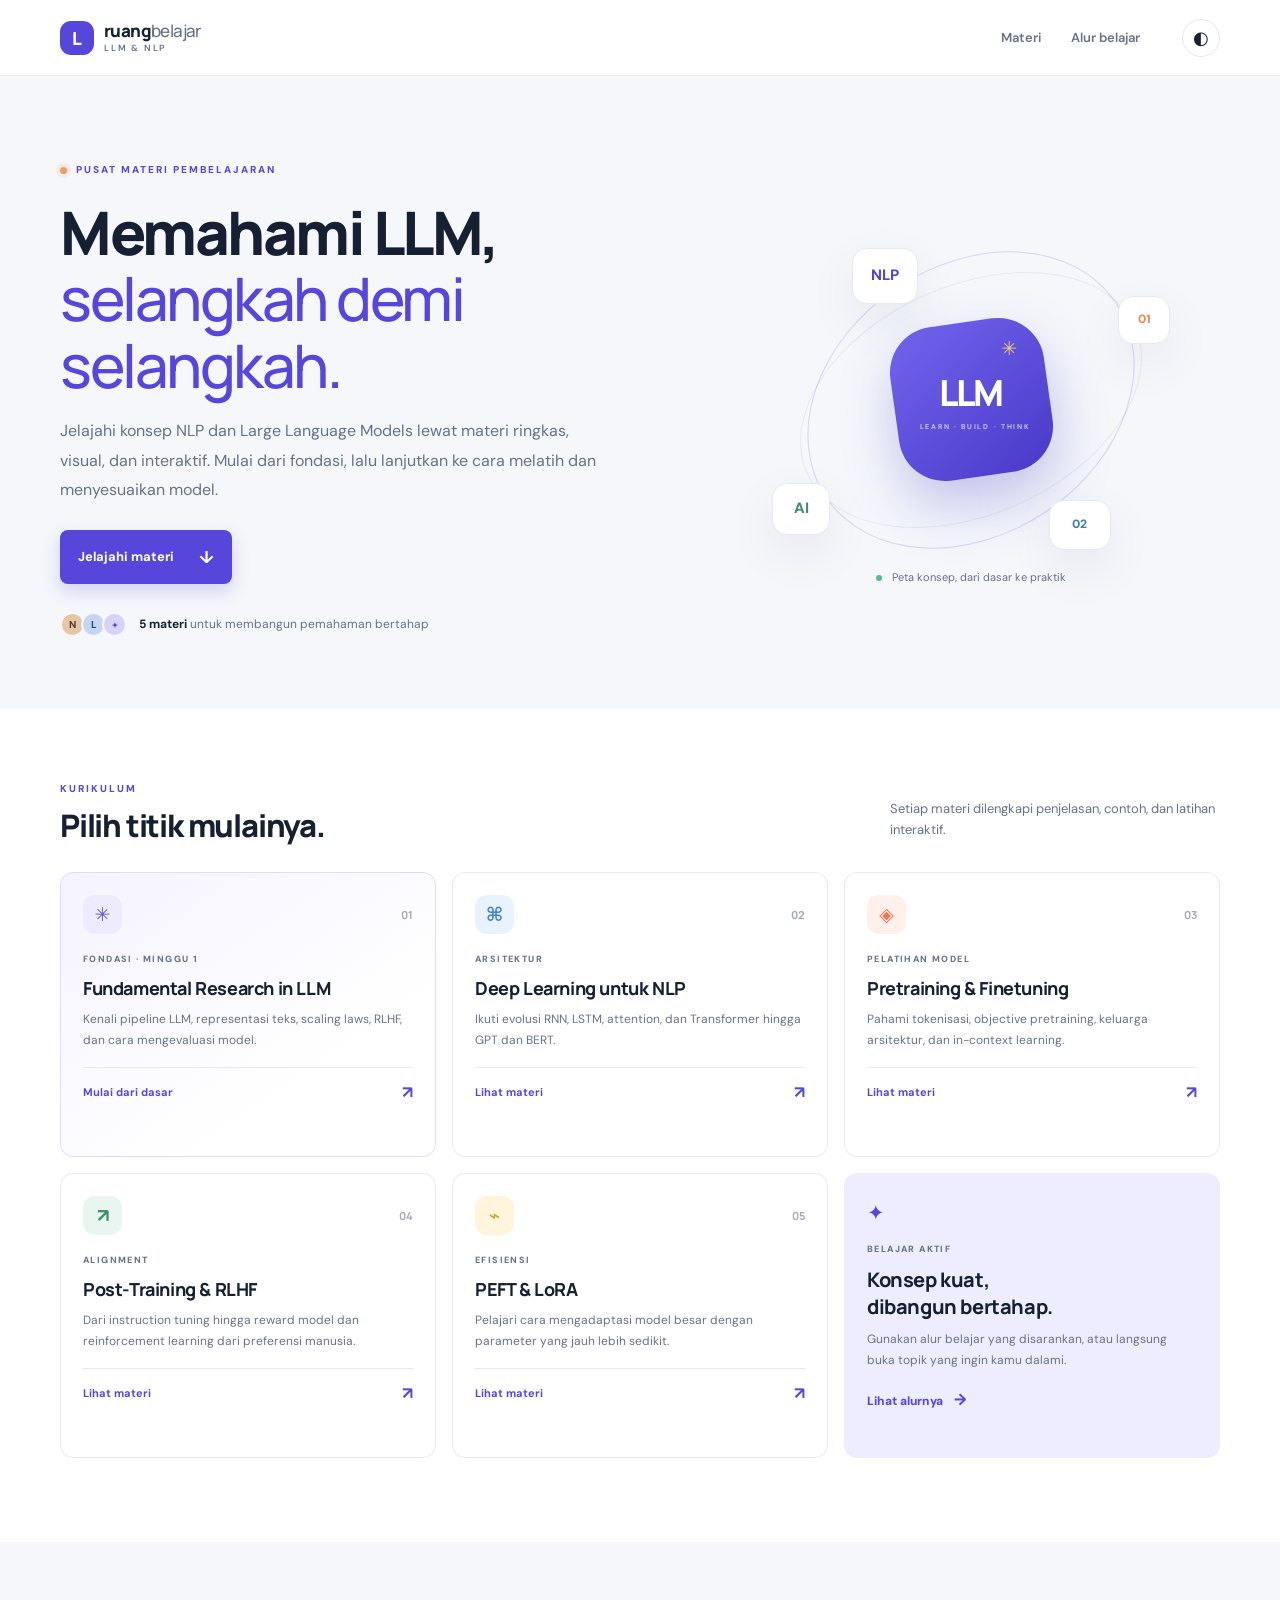
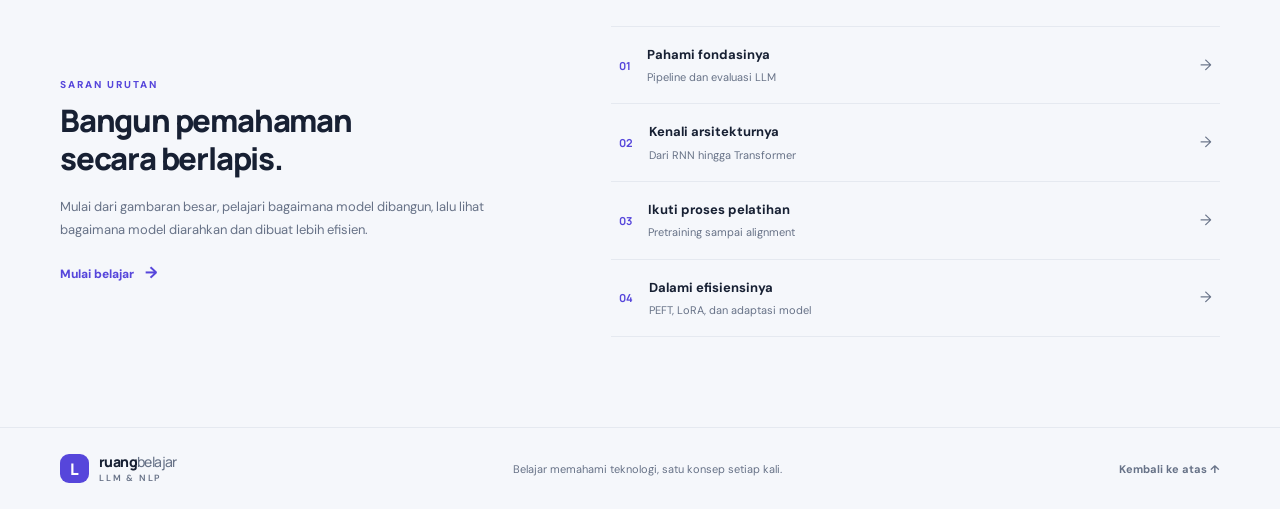
==== index.html @ c57c04f1 "feat: add initial HTML structure and JavaScript functionality for LLM learning platform - Created in" ====
<!doctype html>
<html lang="id">
<head>
  <meta charset="utf-8">
  <meta name="viewport" content="width=device-width, initial-scale=1">
  <meta name="theme-color" content="#f5f7fb">
  <meta name="description" content="Pusat belajar NLP dan Large Language Models: dari arsitektur deep learning hingga PEFT dan LoRA.">
  <title>Ruang Belajar LLM — Materi NLP</title>
  <link rel="preconnect" href="https://fonts.googleapis.com">
  <link rel="preconnect" href="https://fonts.gstatic.com" crossorigin>
  <link href="https://fonts.googleapis.com/css2?family=DM+Sans:wght@400;500;600;700&family=Manrope:wght@400;500;600;700;800&display=swap" rel="stylesheet">
  <link rel="stylesheet" href="css/home.css">
  <script src="js/home.js" defer></script>
</head>
<body id="top">
  <header class="topbar">
    <a class="brand" href="index.html" aria-label="Ruang Belajar LLM, beranda"><span class="brand-mark">L</span><span>ruang<span class="brand-light">belajar</span><small>LLM &amp; NLP</small></span></a>
    <nav class="top-links" aria-label="Navigasi utama"><a href="#materi">Materi</a><a href="#alur">Alur belajar</a></nav>
    <button class="theme-toggle" id="theme-toggle" type="button" aria-label="Aktifkan mode gelap" title="Ganti tema"><span aria-hidden="true">◐</span></button>
  </header>

  <main>
    <section class="hero">
      <div class="hero-copy">
        <div class="eyebrow"><span></span> PUSAT MATERI PEMBELAJARAN</div>
        <h1>Memahami LLM,<br><em>selangkah demi selangkah.</em></h1>
        <p class="hero-text">Jelajahi konsep NLP dan Large Language Models lewat materi ringkas, visual, dan interaktif. Mulai dari fondasi, lalu lanjutkan ke cara melatih dan menyesuaikan model.</p>
        <a class="primary-button" href="#materi">Jelajahi materi <span aria-hidden="true">↓</span></a>
        <div class="hero-meta"><span class="avatar-stack"><i>N</i><i>L</i><i>+</i></span><span><b>5 materi</b> untuk membangun pemahaman bertahap</span></div>
      </div>
      <div class="hero-art" aria-hidden="true">
        <div class="orbit orbit-one"></div><div class="orbit orbit-two"></div>
        <div class="node node-a">NLP</div><div class="node node-b">01</div><div class="node node-c">AI</div><div class="node node-d">02</div>
        <div class="core"><span class="core-spark">✳</span><strong>LLM</strong><small>LEARN · BUILD · THINK</small></div>
        <div class="art-caption"><span class="pulse"></span> Peta konsep, dari dasar ke praktik</div>
      </div>
    </section>

    <section class="materials" id="materi">
      <div class="section-heading"><div><div class="eyebrow">KURIKULUM</div><h2>Pilih titik mulainya.</h2></div><p>Setiap materi dilengkapi penjelasan, contoh, dan latihan interaktif.</p></div>
      <div class="card-grid">
        <a class="course-card featured" href="html/belajar-fundamental-llm.html">
          <div class="card-top"><span class="course-icon icon-violet">✳</span><span class="card-number">01</span></div>
          <div class="course-tag">FONDASI · MINGGU 1</div><h3>Fundamental Research in LLM</h3>
          <p>Kenali pipeline LLM, representasi teks, scaling laws, RLHF, dan cara mengevaluasi model.</p>
          <div class="card-bottom"><span>Mulai dari dasar</span><span class="arrow">↗</span></div>
        </a>
        <a class="course-card" href="html/belajar_deep_learning_arsitektur.html">
          <div class="card-top"><span class="course-icon icon-blue">⌘</span><span class="card-number">02</span></div>
          <div class="course-tag">ARSITEKTUR</div><h3>Deep Learning untuk NLP</h3>
          <p>Ikuti evolusi RNN, LSTM, attention, dan Transformer hingga GPT dan BERT.</p>
          <div class="card-bottom"><span>Lihat materi</span><span class="arrow">↗</span></div>
        </a>
        <a class="course-card" href="html/belajar-pretraining-finetuning.html">
          <div class="card-top"><span class="course-icon icon-coral">◈</span><span class="card-number">03</span></div>
          <div class="course-tag">PELATIHAN MODEL</div><h3>Pretraining &amp; Finetuning</h3>
          <p>Pahami tokenisasi, objective pretraining, keluarga arsitektur, dan in-context learning.</p>
          <div class="card-bottom"><span>Lihat materi</span><span class="arrow">↗</span></div>
        </a>
        <a class="course-card" href="html/belajar_post_training.html">
          <div class="card-top"><span class="course-icon icon-green">↗</span><span class="card-number">04</span></div>
          <div class="course-tag">ALIGNMENT</div><h3>Post-Training &amp; RLHF</h3>
          <p>Dari instruction tuning hingga reward model dan reinforcement learning dari preferensi manusia.</p>
          <div class="card-bottom"><span>Lihat materi</span><span class="arrow">↗</span></div>
        </a>
        <a class="course-card" href="html/belajar-peft-lora.html">
          <div class="card-top"><span class="course-icon icon-amber">⌁</span><span class="card-number">05</span></div>
          <div class="course-tag">EFISIENSI</div><h3>PEFT &amp; LoRA</h3>
          <p>Pelajari cara mengadaptasi model besar dengan parameter yang jauh lebih sedikit.</p>
          <div class="card-bottom"><span>Lihat materi</span><span class="arrow">↗</span></div>
        </a>
        <div class="next-card"><div class="next-icon">✦</div><div class="course-tag">BELAJAR AKTIF</div><h3>Konsep kuat,<br>dibangun bertahap.</h3><p>Gunakan alur belajar yang disarankan, atau langsung buka topik yang ingin kamu dalami.</p><a href="#alur">Lihat alurnya <span>→</span></a></div>
      </div>
    </section>

    <section class="path" id="alur"><div class="path-copy"><div class="eyebrow">SARAN URUTAN</div><h2>Bangun pemahaman<br>secara berlapis.</h2><p>Mulai dari gambaran besar, pelajari bagaimana model dibangun, lalu lihat bagaimana model diarahkan dan dibuat lebih efisien.</p><a href="html/belajar-fundamental-llm.html">Mulai belajar <span>→</span></a></div>
      <ol class="steps"><li><span>01</span><div><b>Pahami fondasinya</b><small>Pipeline dan evaluasi LLM</small></div><i>→</i></li><li><span>02</span><div><b>Kenali arsitekturnya</b><small>Dari RNN hingga Transformer</small></div><i>→</i></li><li><span>03</span><div><b>Ikuti proses pelatihan</b><small>Pretraining sampai alignment</small></div><i>→</i></li><li><span>04</span><div><b>Dalami efisiensinya</b><small>PEFT, LoRA, dan adaptasi model</small></div><i>→</i></li></ol>
    </section>
  </main>
  <footer><a class="brand footer-brand" href="index.html"><span class="brand-mark">L</span><span>ruang<span class="brand-light">belajar</span><small>LLM &amp; NLP</small></span></a><span>Belajar memahami teknologi, satu konsep setiap kali.</span><a href="#top" class="back-top">Kembali ke atas ↑</a></footer>
</body>
</html>
---- css/home.css ----
:root{color-scheme:light;--bg:#f5f7fb;--paper:#fff;--ink:#172033;--muted:#677287;--line:#e5e9f0;--primary:#5646db;--primary-dark:#4334c4;--pale:#eeecff;--shadow:0 18px 50px rgba(27,34,69,.07)}
:root[data-theme="dark"]{color-scheme:dark;--bg:#101421;--paper:#191e2e;--ink:#f0f1fa;--muted:#a6adc2;--line:#2a3042;--primary:#a69cff;--primary-dark:#c3bcff;--pale:#282444;--shadow:0 18px 50px rgba(0,0,0,.18)}
*{box-sizing:border-box}html{scroll-behavior:smooth;scroll-padding-top:92px}body{margin:0;background:var(--bg);color:var(--ink);font:15px/1.65 "DM Sans",system-ui,sans-serif;transition:background .2s,color .2s}a{color:inherit;text-decoration:none}.topbar{height:76px;display:flex;align-items:center;gap:42px;padding:0 max(calc((100vw - 1160px)/2),28px);border-bottom:1px solid var(--line);background:var(--paper)}.brand{display:flex;align-items:center;gap:10px;font:800 17px/1 "Manrope",sans-serif;letter-spacing:-.6px}.brand-mark{display:grid;place-items:center;width:34px;height:34px;border-radius:11px;background:var(--primary);color:white;font-size:18px}.brand-light{font-weight:500;color:var(--muted)}.brand small{display:block;margin-top:5px;font:600 9px/1 "DM Sans",sans-serif;letter-spacing:1.8px;color:var(--muted)}.top-links{display:flex;gap:30px;margin-left:auto}.top-links a{font-size:13px;color:var(--muted);font-weight:600}.top-links a:hover,.back-top:hover{color:var(--primary)}.theme-toggle{width:38px;height:38px;border:1px solid var(--line);border-radius:50%;background:var(--paper);color:var(--ink);cursor:pointer;font-size:18px}.hero{max-width:1160px;min-height:540px;margin:0 auto;padding:86px 0 72px;display:grid;grid-template-columns:1.1fr .9fr;align-items:center;gap:55px}.eyebrow{font-size:10px;font-weight:800;letter-spacing:2px;color:var(--primary);display:flex;gap:9px;align-items:center}.hero .eyebrow>span{width:7px;height:7px;background:#ec9e61;border-radius:50%;box-shadow:0 0 0 4px rgba(236,158,97,.13)}h1,h2,h3,p{margin-top:0}.hero h1{font:800 clamp(38px,5vw,60px)/1.11 "Manrope",sans-serif;letter-spacing:-2.5px;margin:20px 0 18px}.hero h1 em{font-weight:500;color:var(--primary);font-style:normal}.hero-text{max-width:540px;color:var(--muted);font-size:16px;line-height:1.85;margin-bottom:25px}.primary-button{display:inline-flex;align-items:center;gap:25px;padding:13px 18px;border-radius:8px;background:var(--primary);color:#fff;font-weight:700;font-size:13px;box-shadow:0 7px 18px rgba(86,70,219,.22)}.primary-button:hover{background:var(--primary-dark)}.primary-button span{font-size:17px}.hero-meta{display:flex;gap:12px;align-items:center;margin-top:28px;color:var(--muted);font-size:12px}.hero-meta b{color:var(--ink)}.avatar-stack{display:flex;padding-left:4px}.avatar-stack i{display:grid;place-items:center;width:25px;height:25px;margin-left:-4px;border:2px solid var(--bg);border-radius:50%;background:#e6c6a5;color:#51372b;font:700 10px "DM Sans";font-style:normal}.avatar-stack i:nth-child(2){background:#c5d5f3;color:#28437b}.avatar-stack i:nth-child(3){background:#d7d2fc;color:#5144b8}.hero-art{height:360px;position:relative;display:grid;place-items:center}.orbit{position:absolute;border:1px solid var(--line);border-radius:50%;transform:rotate(-24deg)}.orbit-one{width:360px;height:230px}.orbit-two{width:270px;height:350px;transform:rotate(56deg);border-color:rgba(86,70,219,.2)}.core{z-index:1;width:155px;height:155px;border-radius:46px;display:flex;flex-direction:column;align-items:center;justify-content:center;background:linear-gradient(145deg,#7265ed,#4939c9);color:#fff;box-shadow:0 26px 55px rgba(72,57,196,.28);transform:rotate(-8deg)}.core strong{font:800 36px "Manrope";letter-spacing:-2px;transform:rotate(8deg)}.core small{font:600 7px "DM Sans";letter-spacing:1.7px;margin-top:5px;transform:rotate(8deg);opacity:.75}.core-spark{position:absolute;top:17px;right:25px;color:#f6ca79;font-size:19px;transform:rotate(8deg)}.node{position:absolute;z-index:2;display:grid;place-items:center;background:var(--paper);border:1px solid var(--line);border-radius:15px;box-shadow:var(--shadow);font-weight:800}.node-a{width:66px;height:56px;top:28px;left:26% ;color:#5545cf}.node-b{width:52px;height:48px;top:76px;right:10%;color:#e78852;font-size:12px}.node-c{width:58px;height:52px;bottom:45px;left:10%;color:#448c70}.node-d{width:62px;height:50px;bottom:30px;right:22%;color:#397eb2;font-size:12px}.art-caption{position:absolute;bottom:-7px;left:0;right:0;text-align:center;color:var(--muted);font-size:11px}.pulse{display:inline-block;width:6px;height:6px;border-radius:50%;background:#53bd88;margin-right:7px}.materials{background:var(--paper);padding:72px max(calc((100vw - 1160px)/2),28px) 84px}.section-heading{display:flex;justify-content:space-between;align-items:end;margin-bottom:28px}.section-heading h2,.path h2{font:800 31px/1.2 "Manrope";letter-spacing:-1.2px;margin:9px 0 0}.section-heading>p{width:330px;color:var(--muted);font-size:13px;margin:0 0 3px}.card-grid{display:grid;grid-template-columns:repeat(3,1fr);gap:16px}.course-card,.next-card{min-height:285px;padding:22px;border:1px solid var(--line);border-radius:13px;background:var(--paper);transition:transform .2s,border-color .2s,box-shadow .2s}.course-card:hover{transform:translateY(-4px);border-color:rgba(86,70,219,.45);box-shadow:var(--shadow)}.course-card.featured{background:linear-gradient(145deg,#f5f3ff,#fff 70%);border-color:#ddd9ff}:root[data-theme="dark"] .course-card.featured{background:linear-gradient(145deg,#24203e,var(--paper) 70%);border-color:#403a69}.card-top{display:flex;align-items:center;justify-content:space-between;margin-bottom:18px}.course-icon{width:39px;height:39px;display:grid;place-items:center;border-radius:12px;font-size:19px;font-weight:700}.icon-violet{background:#eeebff;color:#6858dc}.icon-blue{background:#e9f3ff;color:#4485c5}.icon-coral{background:#fff0eb;color:#e17a55}.icon-green{background:#e9f6ef;color:#399168}.icon-amber{background:#fff4dc;color:#d99b2f}.card-number{font:700 11px "Manrope";color:#a2a9b7}.course-tag{font-size:9px;font-weight:800;letter-spacing:1.4px;color:var(--muted)}.course-card h3,.next-card h3{font:750 18px/1.35 "Manrope";letter-spacing:-.4px;margin:9px 0}.course-card p,.next-card p{font-size:12px;line-height:1.75;color:var(--muted);margin-bottom:16px}.card-bottom{display:flex;align-items:center;justify-content:space-between;margin-top:auto;padding-top:10px;border-top:1px solid var(--line);font-size:11px;color:var(--primary);font-weight:700}.arrow{font-size:17px}.next-card{background:var(--pale);border-color:transparent}.next-icon{color:var(--primary);font-size:21px;margin-bottom:12px}.next-card h3{font-size:20px}.next-card a,.path-copy>a{font-size:12px;color:var(--primary);font-weight:800}.next-card a span,.path-copy>a span{font-size:16px;margin-left:8px}.path{max-width:1160px;margin:0 auto;padding:84px 0 90px;display:grid;grid-template-columns:.85fr 1.15fr;gap:100px;align-items:center}.path-copy>p{color:var(--muted);font-size:13px;line-height:1.8;margin:18px 0}.steps{list-style:none;padding:0;margin:0;border-top:1px solid var(--line)}.steps li{display:flex;align-items:center;gap:16px;padding:17px 8px;border-bottom:1px solid var(--line)}.steps li>span{font:700 11px "Manrope";color:var(--primary)}.steps li div{display:flex;flex-direction:column;gap:3px;flex:1}.steps b{font-size:13px}.steps small{font-size:11px;color:var(--muted)}.steps i{font-style:normal;color:var(--muted)}footer{min-height:82px;border-top:1px solid var(--line);display:flex;align-items:center;gap:20px;padding:18px max(calc((100vw - 1160px)/2),28px);color:var(--muted);font-size:11px}footer>span{margin:auto}.footer-brand{color:var(--ink);font-size:14px}.footer-brand .brand-mark{width:29px;height:29px;border-radius:9px;font-size:16px}.back-top{font-weight:700}
@media(max-width:1200px){.hero,.path{margin-left:36px;margin-right:36px}.hero{gap:20px}.materials{padding-left:36px;padding-right:36px}}
@media(max-width:760px){.topbar{height:66px;padding:0 18px;gap:16px}.top-links{gap:15px}.top-links a{font-size:12px}.hero{padding:58px 0 48px;margin:0 22px;grid-template-columns:1fr;gap:8px}.hero h1{font-size:43px}.hero-text{font-size:14px}.hero-art{height:300px}.orbit-one{width:300px;height:195px}.orbit-two{width:235px;height:300px}.materials{padding:55px 20px}.section-heading{display:block}.section-heading h2,.path h2{font-size:27px}.section-heading>p{width:auto;margin-top:12px}.card-grid{grid-template-columns:1fr 1fr;gap:11px}.course-card,.next-card{padding:17px;min-height:270px}.course-card h3{font-size:16px}.path{margin:0;padding:55px 22px;grid-template-columns:1fr;gap:28px}.steps li{padding:14px 4px}footer{padding:18px 20px;flex-wrap:wrap}footer>span{order:3;width:100%;margin:0}.back-top{margin-left:auto}}
@media(max-width:440px){.brand{font-size:15px}.top-links{gap:10px}.top-links a{font-size:11px}.card-grid{grid-template-columns:1fr}.course-card,.next-card{min-height:0}.course-card p,.next-card p{margin-bottom:12px}.hero-art{height:260px}.node-a{left:15%}.node-b{right:6%}}
@media(prefers-reduced-motion:reduce){*,*::before,*::after{scroll-behavior:auto!important;transition:none!important}}
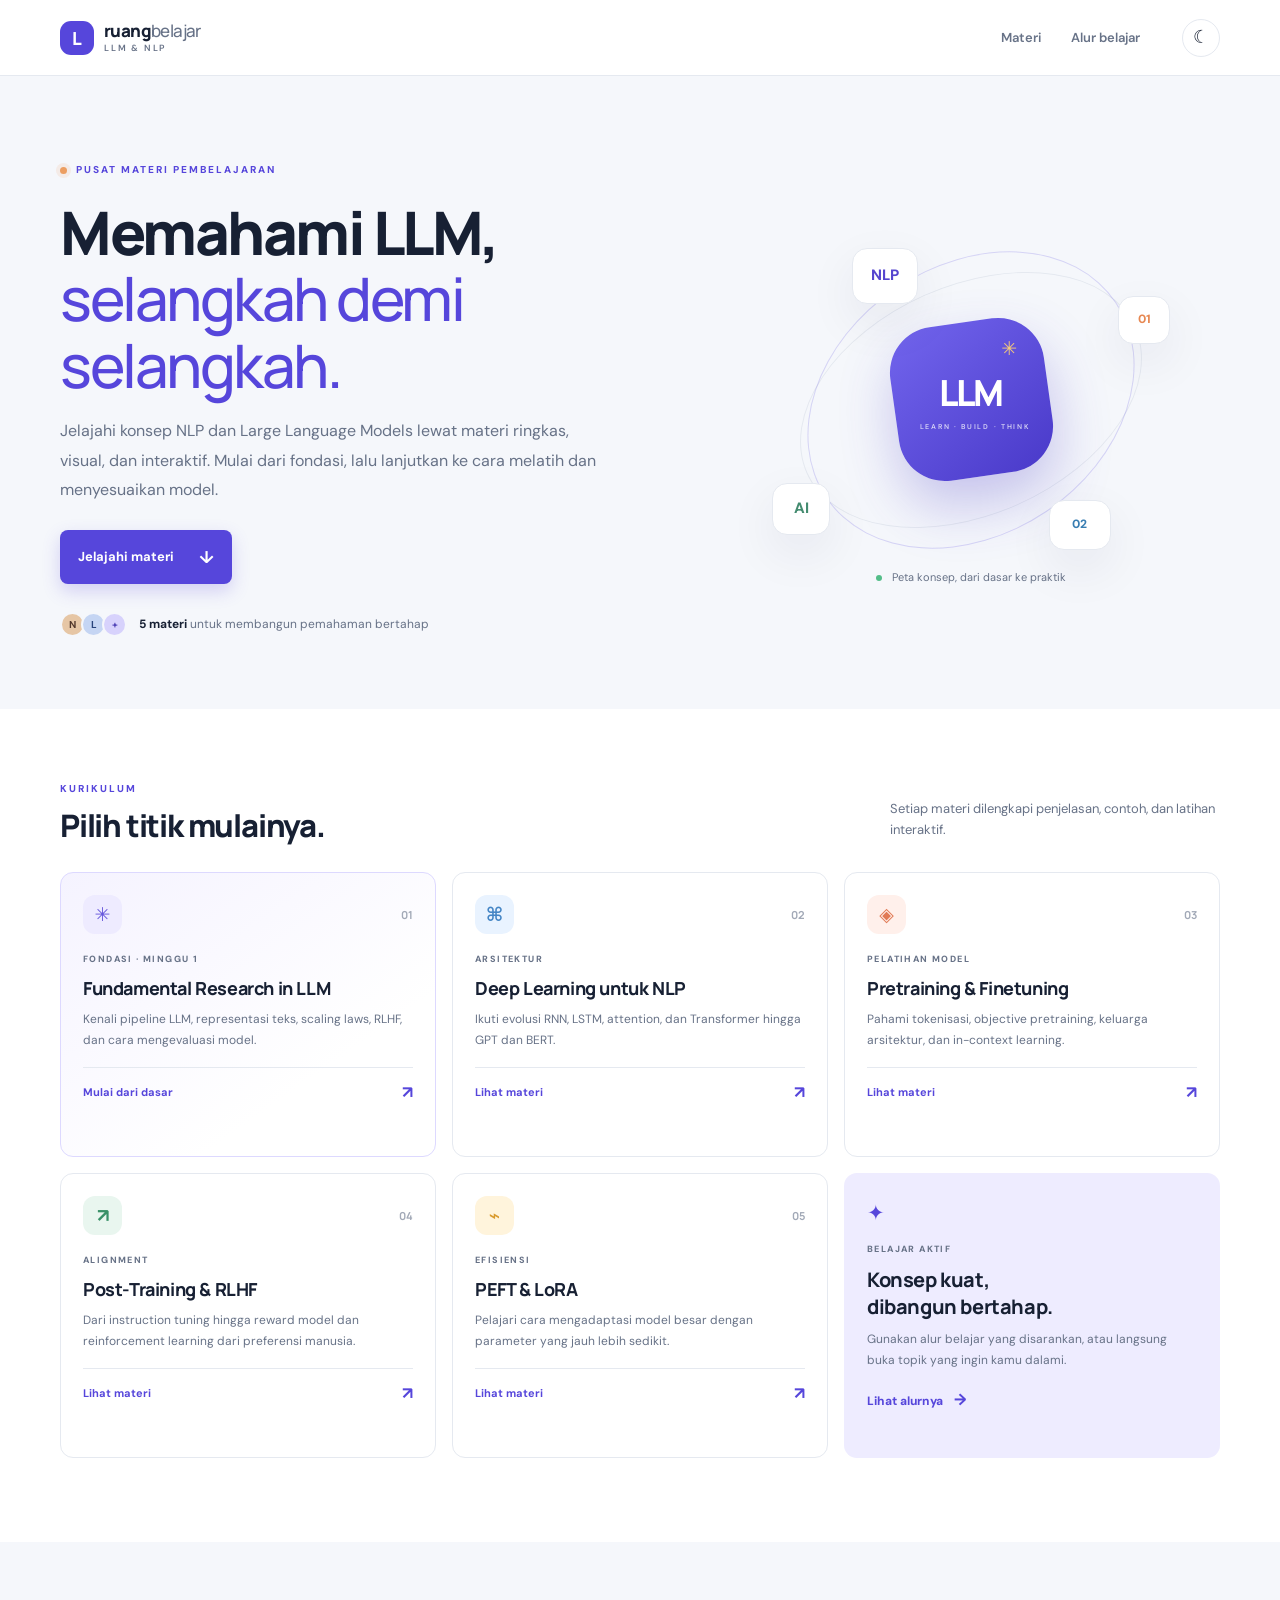
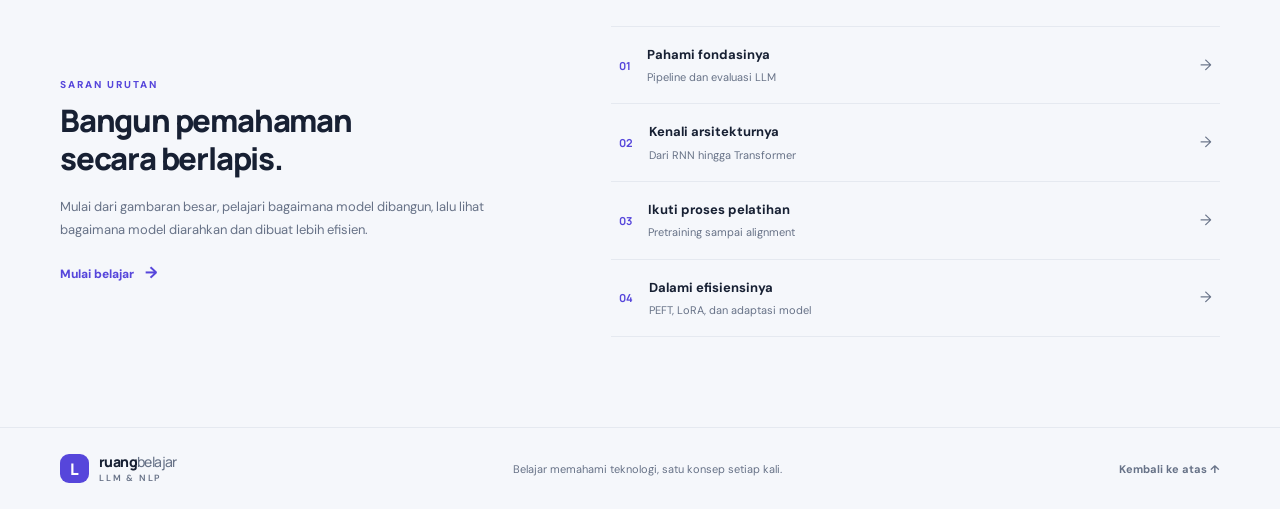
==== commit 8d34e984: "feat: implement theme toggle functionality and improve navigation for lesson pages" ====
--- a/index.html
+++ b/index.html
@@ -10,7 +10,7 @@
   <link rel="preconnect" href="https://fonts.gstatic.com" crossorigin>
   <link href="https://fonts.googleapis.com/css2?family=DM+Sans:wght@400;500;600;700&family=Manrope:wght@400;500;600;700;800&display=swap" rel="stylesheet">
   <link rel="stylesheet" href="css/home.css">
-  <script src="js/home.js" defer></script>
+  <script src="js/site-controls.js" defer></script>
 </head>
 <body id="top">
   <header class="topbar">
--- a/css/home.css
+++ b/css/home.css
@@ -5,3 +5,8 @@
 @media(max-width:760px){.topbar{height:66px;padding:0 18px;gap:16px}.top-links{gap:15px}.top-links a{font-size:12px}.hero{padding:58px 0 48px;margin:0 22px;grid-template-columns:1fr;gap:8px}.hero h1{font-size:43px}.hero-text{font-size:14px}.hero-art{height:300px}.orbit-one{width:300px;height:195px}.orbit-two{width:235px;height:300px}.materials{padding:55px 20px}.section-heading{display:block}.section-heading h2,.path h2{font-size:27px}.section-heading>p{width:auto;margin-top:12px}.card-grid{grid-template-columns:1fr 1fr;gap:11px}.course-card,.next-card{padding:17px;min-height:270px}.course-card h3{font-size:16px}.path{margin:0;padding:55px 22px;grid-template-columns:1fr;gap:28px}.steps li{padding:14px 4px}footer{padding:18px 20px;flex-wrap:wrap}footer>span{order:3;width:100%;margin:0}.back-top{margin-left:auto}}
 @media(max-width:440px){.brand{font-size:15px}.top-links{gap:10px}.top-links a{font-size:11px}.card-grid{grid-template-columns:1fr}.course-card,.next-card{min-height:0}.course-card p,.next-card p{margin-bottom:12px}.hero-art{height:260px}.node-a{left:15%}.node-b{right:6%}}
 @media(prefers-reduced-motion:reduce){*,*::before,*::after{scroll-behavior:auto!important;transition:none!important}}
+.topbar .theme-toggle .theme-label{display:none}
+.topbar .theme-toggle .theme-icon{font-size:18px;line-height:1}
+.to-top{position:fixed;z-index:70;right:24px;bottom:24px;display:grid;place-items:center;width:46px;height:46px;border:0;border-radius:14px;background:var(--primary);color:#fff;box-shadow:0 9px 25px rgba(86,70,219,.3);font:700 23px/1 "DM Sans",sans-serif;opacity:0;visibility:hidden;transform:translateY(9px);transition:opacity .18s,transform .18s,visibility .18s;cursor:pointer}.to-top.is-visible{opacity:1;visibility:visible;transform:translateY(0)}.to-top:hover{filter:brightness(1.08)}
+@media(max-width:560px){.to-top{right:16px;bottom:16px;width:43px;height:43px;border-radius:13px}}
+.topbar{position:sticky;top:0;z-index:60}
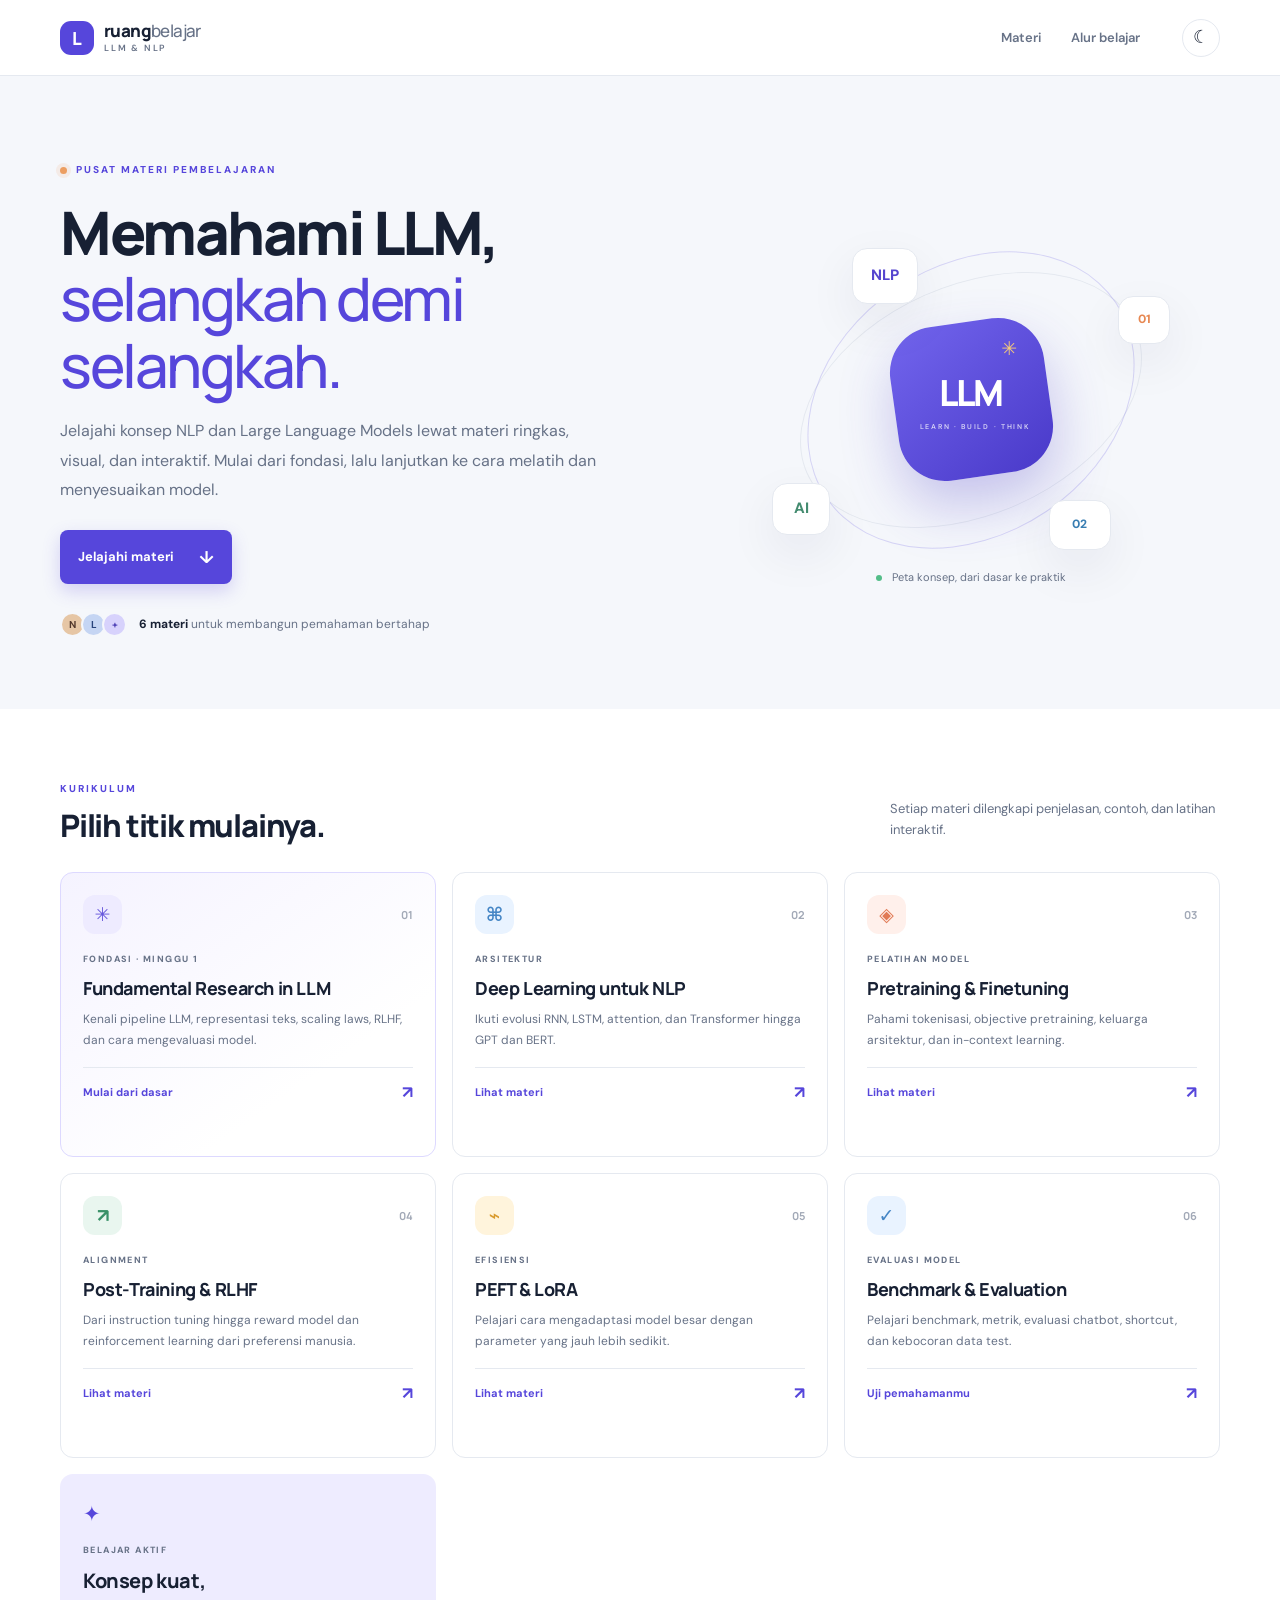
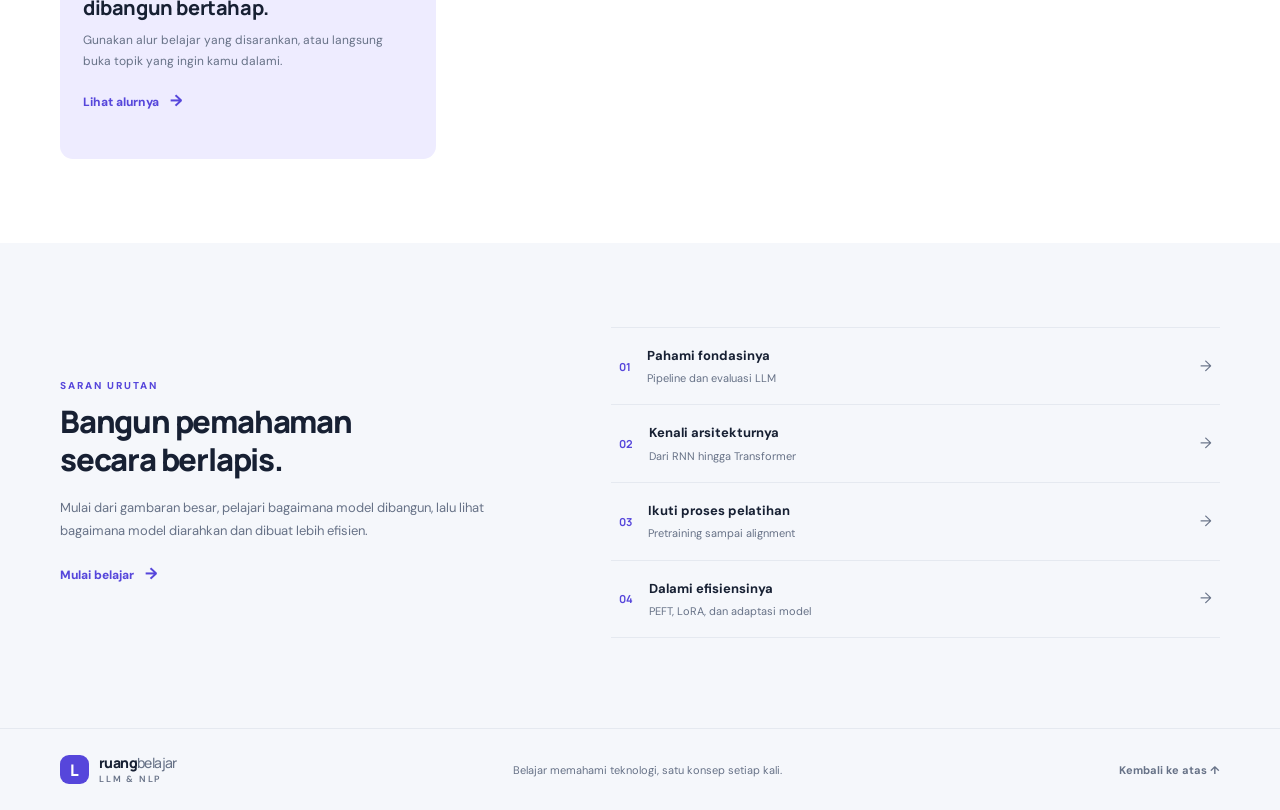
==== commit f9e593be: "feat: add benchmark evaluation page and related styles and scripts" ====
--- a/index.html
+++ b/index.html
@@ -26,7 +26,7 @@
         <h1>Memahami LLM,<br><em>selangkah demi selangkah.</em></h1>
         <p class="hero-text">Jelajahi konsep NLP dan Large Language Models lewat materi ringkas, visual, dan interaktif. Mulai dari fondasi, lalu lanjutkan ke cara melatih dan menyesuaikan model.</p>
         <a class="primary-button" href="#materi">Jelajahi materi <span aria-hidden="true">↓</span></a>
-        <div class="hero-meta"><span class="avatar-stack"><i>N</i><i>L</i><i>+</i></span><span><b>5 materi</b> untuk membangun pemahaman bertahap</span></div>
+        <div class="hero-meta"><span class="avatar-stack"><i>N</i><i>L</i><i>+</i></span><span><b>6 materi</b> untuk membangun pemahaman bertahap</span></div>
       </div>
       <div class="hero-art" aria-hidden="true">
         <div class="orbit orbit-one"></div><div class="orbit orbit-two"></div>
@@ -69,6 +69,12 @@
           <p>Pelajari cara mengadaptasi model besar dengan parameter yang jauh lebih sedikit.</p>
           <div class="card-bottom"><span>Lihat materi</span><span class="arrow">↗</span></div>
         </a>
+        <a class="course-card" href="html/belajar-benchmark-evaluation.html">
+          <div class="card-top"><span class="course-icon icon-blue">✓</span><span class="card-number">06</span></div>
+          <div class="course-tag">EVALUASI MODEL</div><h3>Benchmark &amp; Evaluation</h3>
+          <p>Pelajari benchmark, metrik, evaluasi chatbot, shortcut, dan kebocoran data test.</p>
+          <div class="card-bottom"><span>Uji pemahamanmu</span><span class="arrow">↗</span></div>
+        </a>
         <div class="next-card"><div class="next-icon">✦</div><div class="course-tag">BELAJAR AKTIF</div><h3>Konsep kuat,<br>dibangun bertahap.</h3><p>Gunakan alur belajar yang disarankan, atau langsung buka topik yang ingin kamu dalami.</p><a href="#alur">Lihat alurnya <span>→</span></a></div>
       </div>
     </section>
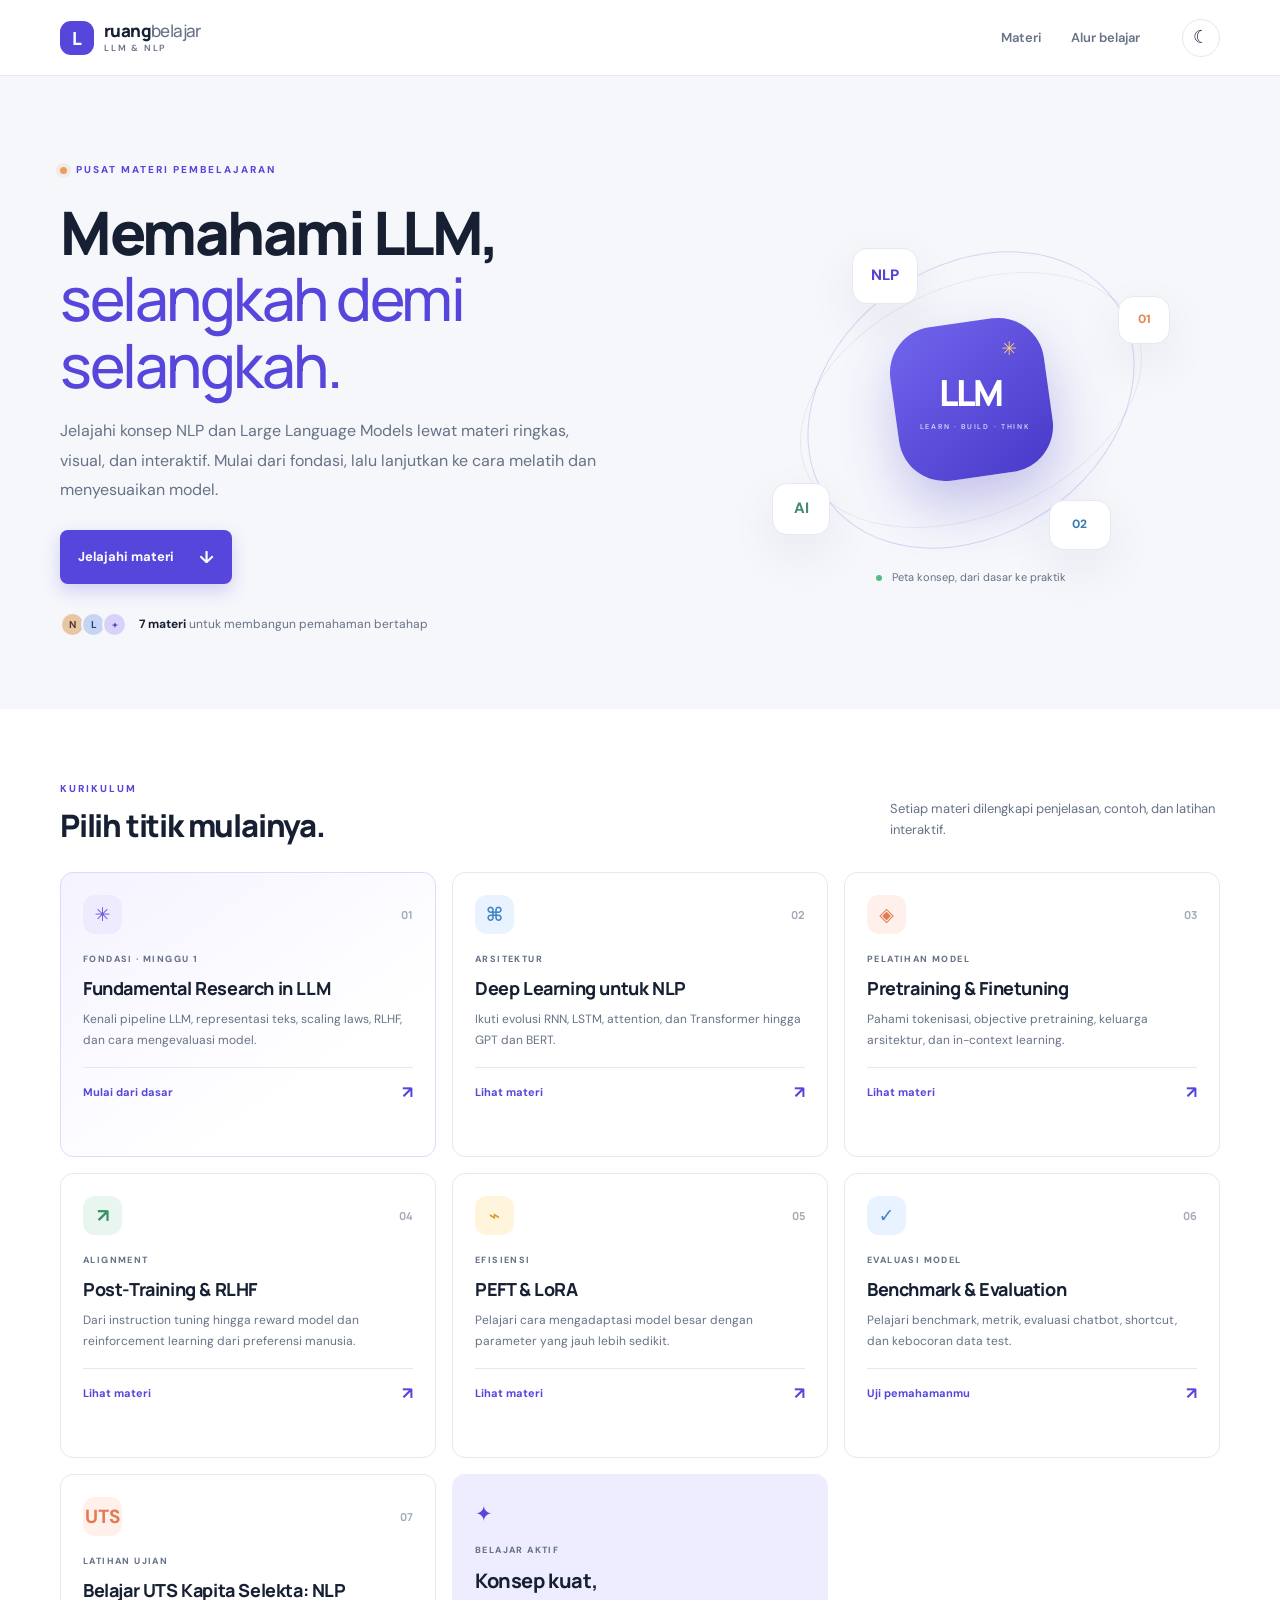
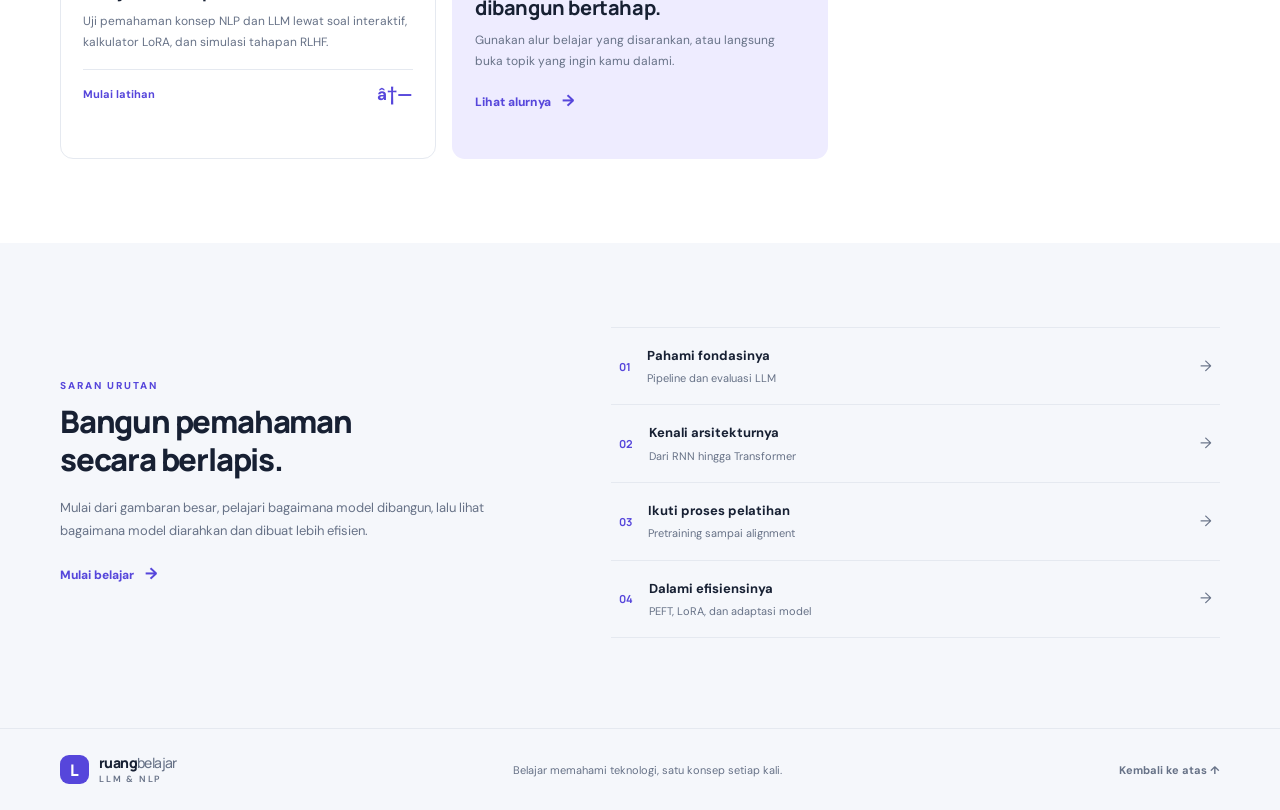
==== commit 2470f30b: "Add new course material and update hero section count - Updated hero section to reflect 7 available " ====
--- a/index.html
+++ b/index.html
@@ -26,7 +26,7 @@
         <h1>Memahami LLM,<br><em>selangkah demi selangkah.</em></h1>
         <p class="hero-text">Jelajahi konsep NLP dan Large Language Models lewat materi ringkas, visual, dan interaktif. Mulai dari fondasi, lalu lanjutkan ke cara melatih dan menyesuaikan model.</p>
         <a class="primary-button" href="#materi">Jelajahi materi <span aria-hidden="true">↓</span></a>
-        <div class="hero-meta"><span class="avatar-stack"><i>N</i><i>L</i><i>+</i></span><span><b>6 materi</b> untuk membangun pemahaman bertahap</span></div>
+        <div class="hero-meta"><span class="avatar-stack"><i>N</i><i>L</i><i>+</i></span><span><b>7 materi</b> untuk membangun pemahaman bertahap</span></div>
       </div>
       <div class="hero-art" aria-hidden="true">
         <div class="orbit orbit-one"></div><div class="orbit orbit-two"></div>
@@ -75,6 +75,12 @@
           <p>Pelajari benchmark, metrik, evaluasi chatbot, shortcut, dan kebocoran data test.</p>
           <div class="card-bottom"><span>Uji pemahamanmu</span><span class="arrow">↗</span></div>
         </a>
+        <a class="course-card" href="html/belajar-uts-nlp.html">
+          <div class="card-top"><span class="course-icon icon-coral">UTS</span><span class="card-number">07</span></div>
+          <div class="course-tag">LATIHAN UJIAN</div><h3>Belajar UTS Kapita Selekta: NLP</h3>
+          <p>Uji pemahaman konsep NLP dan LLM lewat soal interaktif, kalkulator LoRA, dan simulasi tahapan RLHF.</p>
+          <div class="card-bottom"><span>Mulai latihan</span><span class="arrow">â†—</span></div>
+        </a>
         <div class="next-card"><div class="next-icon">✦</div><div class="course-tag">BELAJAR AKTIF</div><h3>Konsep kuat,<br>dibangun bertahap.</h3><p>Gunakan alur belajar yang disarankan, atau langsung buka topik yang ingin kamu dalami.</p><a href="#alur">Lihat alurnya <span>→</span></a></div>
       </div>
     </section>
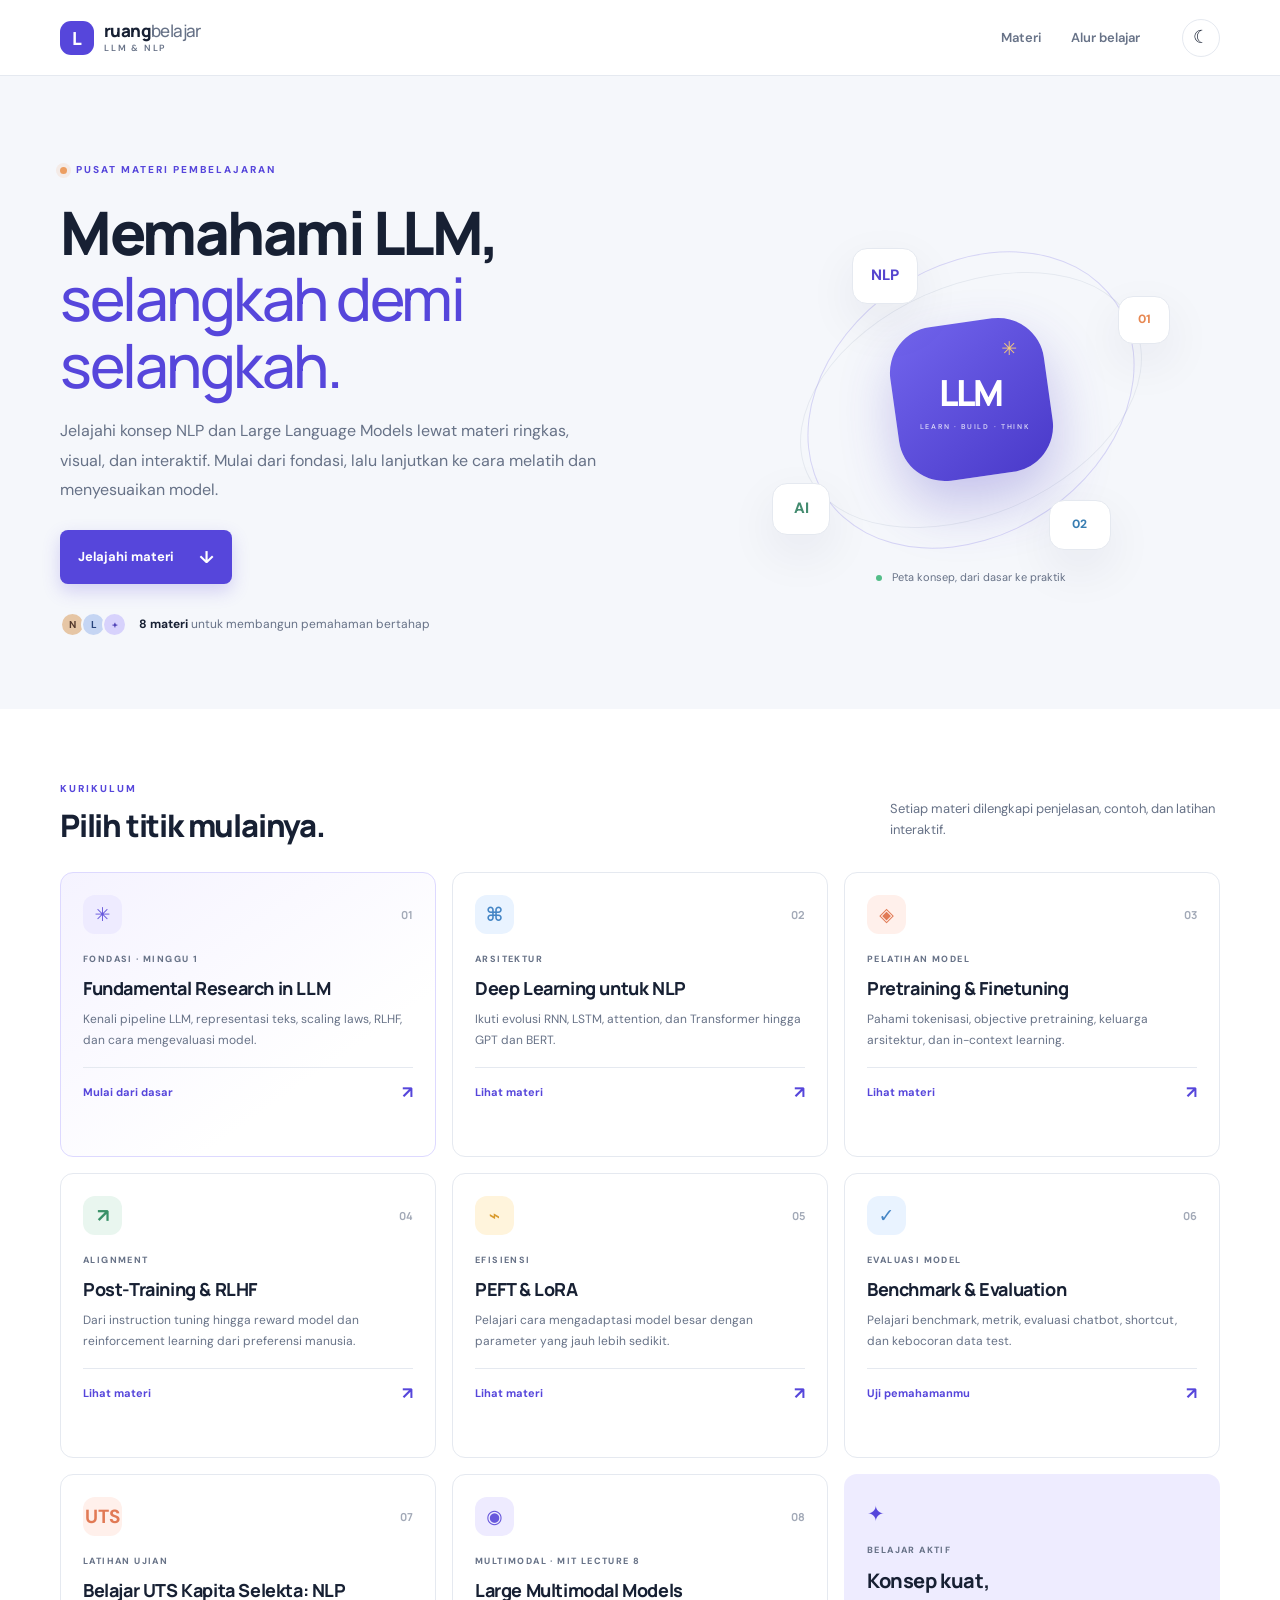
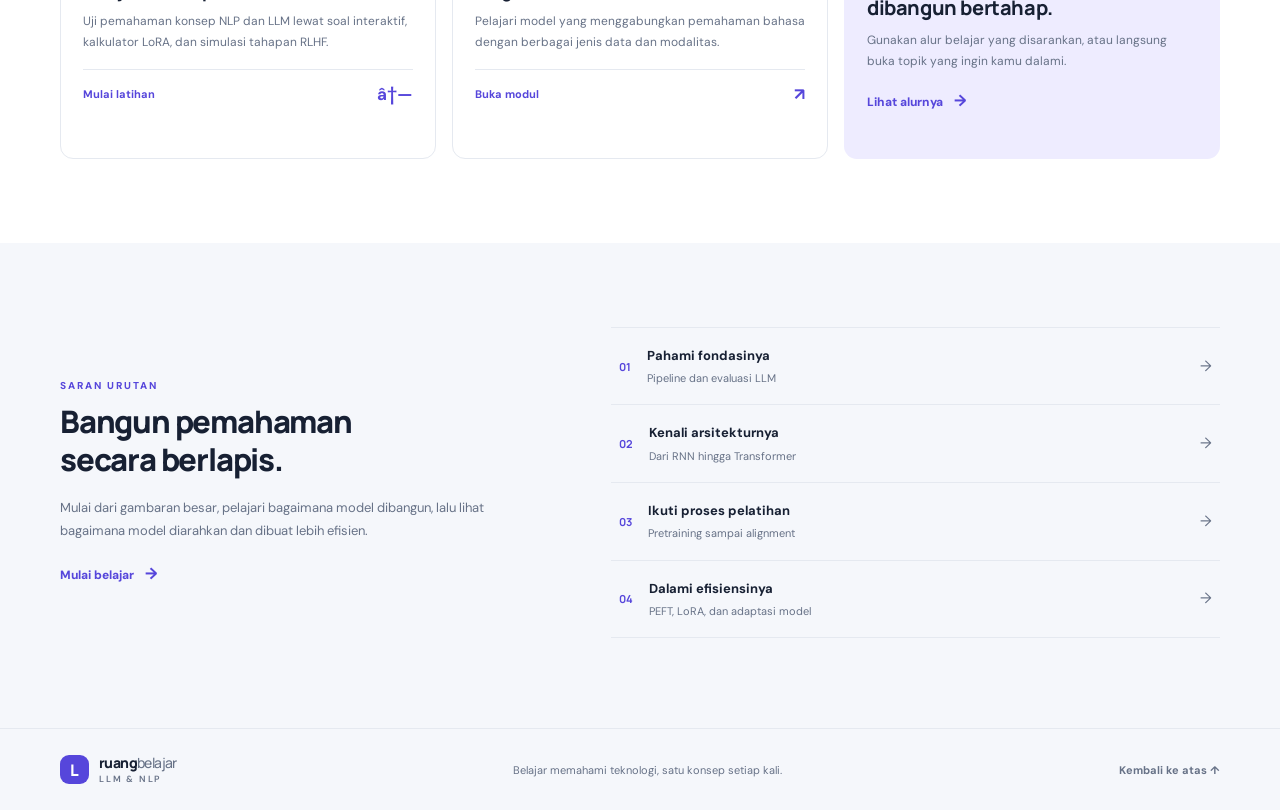
==== commit 1025ad35: "Refactor code structure for improved readability and maintainability" ====
--- a/index.html
+++ b/index.html
@@ -26,7 +26,7 @@
         <h1>Memahami LLM,<br><em>selangkah demi selangkah.</em></h1>
         <p class="hero-text">Jelajahi konsep NLP dan Large Language Models lewat materi ringkas, visual, dan interaktif. Mulai dari fondasi, lalu lanjutkan ke cara melatih dan menyesuaikan model.</p>
         <a class="primary-button" href="#materi">Jelajahi materi <span aria-hidden="true">↓</span></a>
-        <div class="hero-meta"><span class="avatar-stack"><i>N</i><i>L</i><i>+</i></span><span><b>7 materi</b> untuk membangun pemahaman bertahap</span></div>
+        <div class="hero-meta"><span class="avatar-stack"><i>N</i><i>L</i><i>+</i></span><span><b>8 materi</b> untuk membangun pemahaman bertahap</span></div>
       </div>
       <div class="hero-art" aria-hidden="true">
         <div class="orbit orbit-one"></div><div class="orbit orbit-two"></div>
@@ -81,6 +81,12 @@
           <p>Uji pemahaman konsep NLP dan LLM lewat soal interaktif, kalkulator LoRA, dan simulasi tahapan RLHF.</p>
           <div class="card-bottom"><span>Mulai latihan</span><span class="arrow">â†—</span></div>
         </a>
+        <a class="course-card" href="html/modul_kuliah_lengkap_mit_lecture_8_large_multimodal_models.html">
+          <div class="card-top"><span class="course-icon icon-violet">◉</span><span class="card-number">08</span></div>
+          <div class="course-tag">MULTIMODAL · MIT LECTURE 8</div><h3>Large Multimodal Models</h3>
+          <p>Pelajari model yang menggabungkan pemahaman bahasa dengan berbagai jenis data dan modalitas.</p>
+          <div class="card-bottom"><span>Buka modul</span><span class="arrow">↗</span></div>
+        </a>
         <div class="next-card"><div class="next-icon">✦</div><div class="course-tag">BELAJAR AKTIF</div><h3>Konsep kuat,<br>dibangun bertahap.</h3><p>Gunakan alur belajar yang disarankan, atau langsung buka topik yang ingin kamu dalami.</p><a href="#alur">Lihat alurnya <span>→</span></a></div>
       </div>
     </section>
